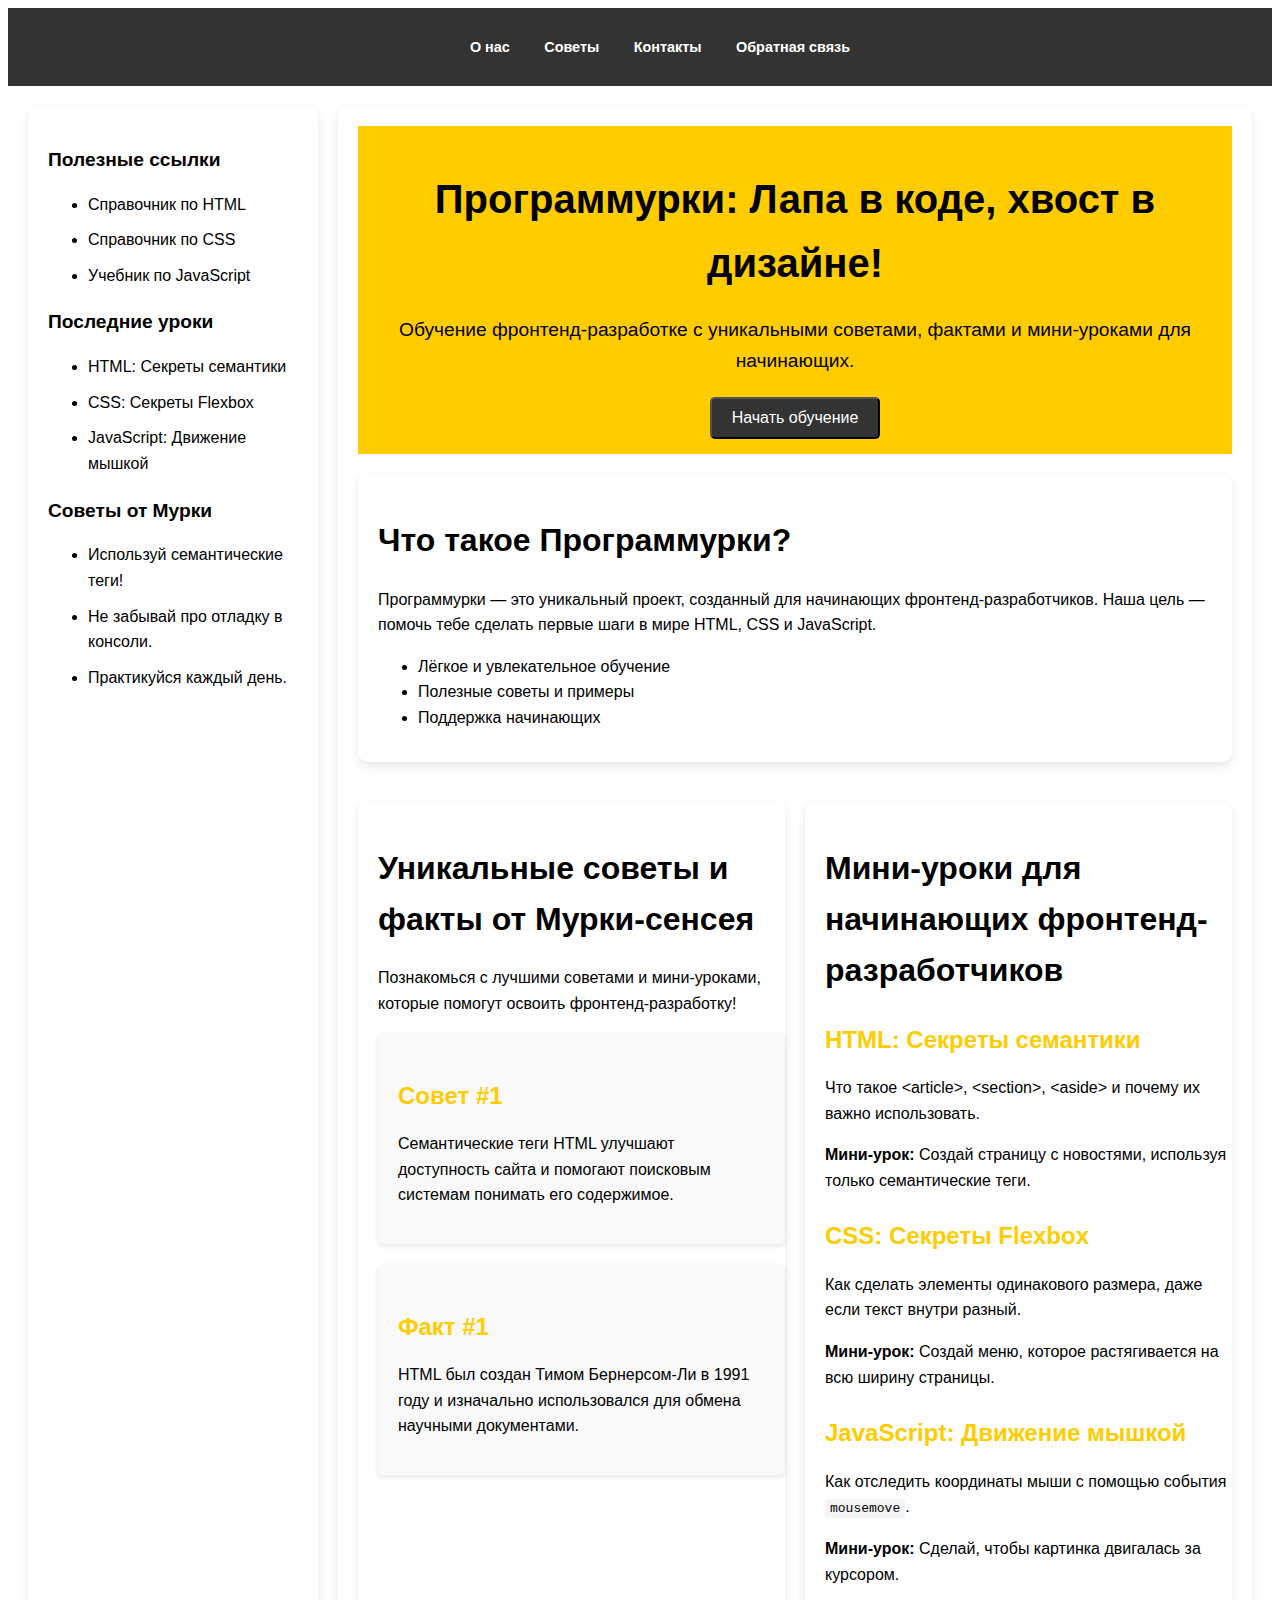
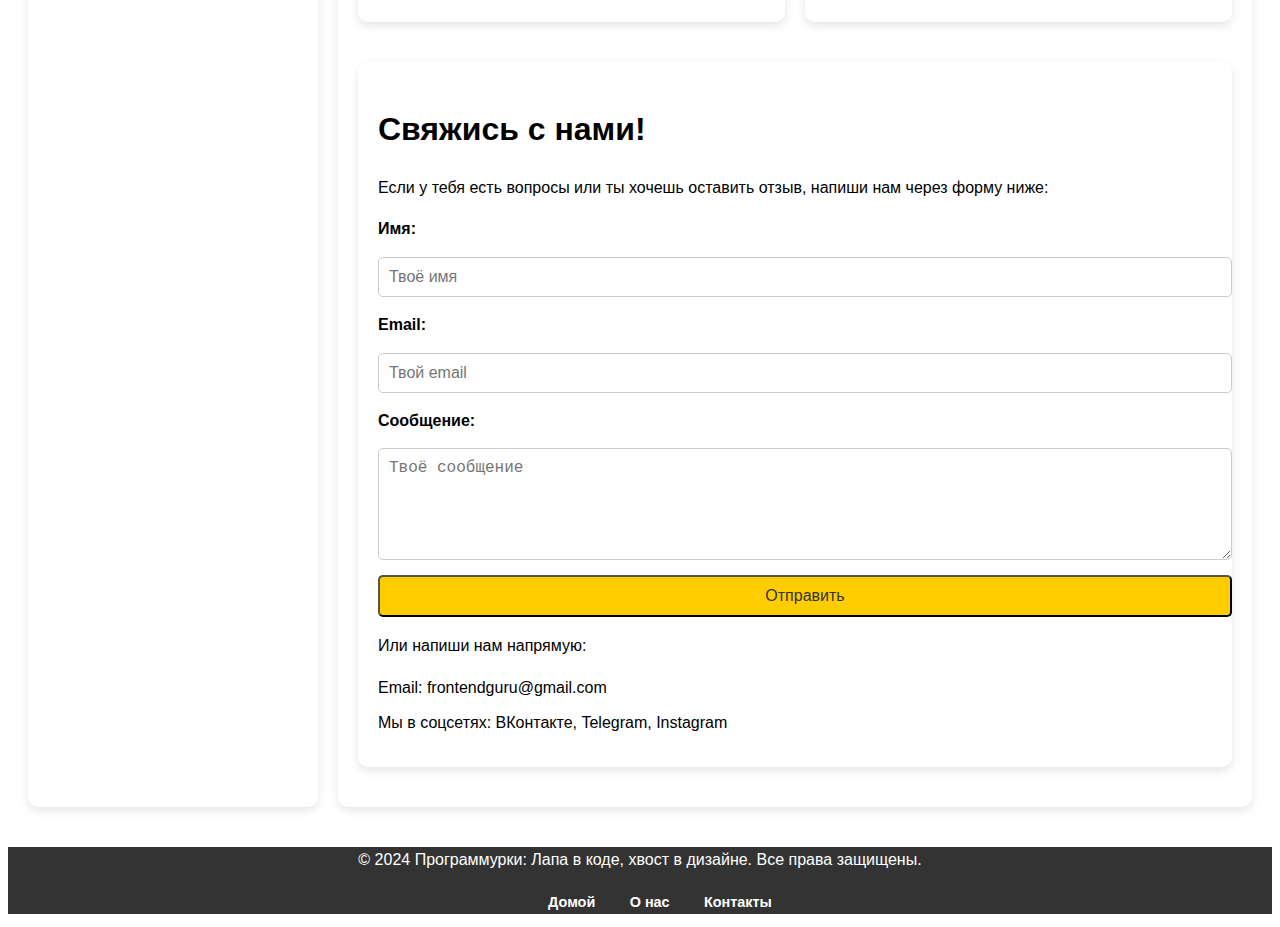
==== index.html @ 2d595642 "Initial commit" ====
<!DOCTYPE html>
<html lang="ru">
<head>
    <meta charset="UTF-8">
    <meta name="viewport" content="width=device-width, initial-scale=1.0">
    <meta name="description"
        content="Обучение фронтенд-разработке с Муркой-сенсеем. HTML, CSS, JavaScript, советы и весёлые мини-уроки для начинающих.">
    <meta name="keywords"
        content="фронтенд-разработка, HTML, CSS, JavaScript, программирование для начинающих, разработка сайтов, интерактивное обучение коду, программурки, Мурка-сенсей, основы IT">
    <title>Программурки: Лапка в коде, хвост в дизайне</title>
    <link rel="icon" href="favicon-32x32.png" type="image/png">
    <link rel="stylesheet" href="styles.css">
</head>
<body>
    <header>
        <nav>
            <ul>
                <li><a href="portfolio.html">О нас</a></li>
                <li><a href="#tips">Советы</a></li>
                <li><a href="#contacts">Контакты</a></li>
                <li><a href="#form">Обратная связь</a></li>
            </ul>
        </nav>
    </header>
    <div class="main-container">
        <aside class="sidebar">
            <h3>Полезные ссылки</h3>
            <ul>
                <li><a href="https://htmlreference.io" target="_blank">Справочник по HTML</a></li>
                <li><a href="https://cssreference.io" target="_blank">Справочник по CSS</a></li>
                <li><a href="https://javascript.info" target="_blank">Учебник по JavaScript</a></li>
            </ul>
            <h3>Последние уроки</h3>
            <ul>
                <li><a href="#lessons">HTML: Секреты семантики</a></li>
                <li><a href="#lessons">CSS: Секреты Flexbox</a></li>
                <li><a href="#lessons">JavaScript: Движение мышкой</a></li>
            </ul>
            <h3>Советы от Мурки</h3>
            <ul>
                <li>Используй семантические теги!</li>
                <li>Не забывай про отладку в консоли.</li>
                <li>Практикуйся каждый день.</li>
            </ul>
        </aside>
        <main>
        <section id="hero">
            <h1>Программурки: Лапа в коде, хвост в дизайне!</h1>
            <p>Обучение фронтенд-разработке с уникальными советами, фактами и мини-уроками для начинающих.</p>
            <button>Начать обучение</button>
        </section>
        <section id="about">
            <h2>Что такое Программурки?</h2>
            <p>Программурки — это уникальный проект, созданный для начинающих фронтенд-разработчиков. Наша цель — помочь
                тебе сделать первые шаги в мире HTML, CSS и JavaScript.</p>
            <ul>
                <li>Лёгкое и увлекательное обучение</li>
                <li>Полезные советы и примеры</li>
                <li>Поддержка начинающих</li>
            </ul>
            </section>
            <div class="examples">
            <section id="tips">
                <h2>Уникальные советы и факты от Мурки-сенсея</h2>
                <p>Познакомься с лучшими советами и мини-уроками, которые помогут освоить фронтенд-разработку!</p>
                <div class="tips-container">
                    <article class="tip">
                        <h3>Совет #1</h3>
                        <p>Семантические теги HTML улучшают доступность сайта и помогают поисковым системам понимать его
                            содержимое.</p>
                    </article>
                    <article class="fact">
                        <h3>Факт #1</h3>
                        <p>HTML был создан Тимом Бернерсом-Ли в 1991 году и изначально использовался для обмена научными
                            документами.</p>
                    </article>
                </div>
            </section>
                        <section id="lessons">
                <h2>Мини-уроки для начинающих фронтенд-разработчиков</h2>
                    <div class="lesson">
                        <h3>HTML: Секреты семантики</h3>
                        <p>Что такое &lt;article&gt;, &lt;section&gt;, &lt;aside&gt; и почему их важно использовать.</p>
                        <p><strong>Мини-урок:</strong> Создай страницу с новостями, используя только семантические теги.</p>
                    </div>
                    <div class="lesson">
                        <h3>CSS: Секреты Flexbox</h3>
                        <p>Как сделать элементы одинакового размера, даже если текст внутри разный.</p>
                        <p><strong>Мини-урок:</strong> Создай меню, которое растягивается на всю ширину страницы.</p>
                    </div>
                    <div class="lesson">
                        <h3>JavaScript: Движение мышкой</h3>
                        <p>Как отследить координаты мыши с помощью события <code>mousemove</code>.</p>
                        <p><strong>Мини-урок:</strong> Сделай, чтобы картинка двигалась за курсором.</p>
                    </div>
            </section>
        </div>
        <section id="contacts">
            <h2>Свяжись с нами!</h2>
            <p>Если у тебя есть вопросы или ты хочешь оставить отзыв, напиши нам через форму ниже:</p>
            <form action="#" method="POST">
                <label for="name">Имя:</label>
                <input type="text" id="name" name="name" placeholder="Твоё имя" required>

                <label for="email">Email:</label>
                <input type="email" id="email" name="email" placeholder="Твой email" required>

                <label for="message">Сообщение:</label>
                <textarea id="message" name="message" placeholder="Твоё сообщение" rows="5" required></textarea>

                <button type="submit">Отправить</button>
            </form>
            <div class="contact-info">
                <p>Или напиши нам напрямую:</p>
                <ul>
                    <li>Email: <a href="mailto:frontendguru@example.com">frontendguru@gmail.com</a></li>
                    <li>Мы в соцсетях:
                        <a href="#">ВКонтакте</a>,
                        <a href="#">Telegram</a>,
                        <a href="#">Instagram</a>
                    </li>
                </ul>
            </div>
        </section>
    </main>
    </div>
    <footer>
        <p>© 2024 Программурки: Лапа в коде, хвост в дизайне. Все права защищены.</p>
        <nav>
            <ul>
                <li><a href="#hero">Домой</a></li>
                <li><a href="#about">О нас</a></li>
                <li><a href="#contacts">Контакты</a></li>
            </ul>
        </nav>
    </footer>
</body>
</html>
---- styles.css ----
body {
    font-family: Arial, sans-serif;
    line-height: 1.6;
}

.container {
    padding: 0 20px;
}

header {
    background-color: #333;
    color: #fff;
    padding: 10px 0;
    text-align: center;
}

nav ul {
    list-style: none;
}

nav ul li {
    display: inline; /*Ведет себя как строчный элемент*/
    margin: 0 15px;
}

nav ul li a {
    color: #fff;
    text-decoration: none;
    font-weight: bold;
    font-size: 0.9rem;
}

.main-container {
    display: flex;
    flex-direction: row;
    margin: 20px auto;
    gap: 20px; /*Отступы внутри контейнера*/
}

.sidebar {
    width: 250px;
    padding: 20px;
    border: 10px;
    border-radius: 10px; /*Скругление углов*/
    box-shadow: 0 4px 10px rgba(0, 0, 0, 0.1); /*Тень вокруг блока*/
    margin-left: 20px;
}

.sidebar h3 {
    font-size: 1.2rem;
    margin-bottom: 10px;
}


.sidebar ul li {
    margin-bottom: 10px;
}

.sidebar ul li a {
    text-decoration: none;
}

.sidebar ul li a:hover { /*Поведение при наведении*/
    text-decoration: underline;
}

main {
    flex: 1; /*Сокращённая запись свойств: flex-grow, flex-shrink*/
    padding: 20px;
    border-radius: 10px;
    box-shadow: 0 4px 10px rgba(0, 0, 0, 0.1);
    margin-right: 20px;
}

a{
    color:black;
}

#hero {
    background-color: #ffcc00; /* Жёлтый фон */
    padding: 15px 20px;
    text-align: center;
}

#hero h1 {
    font-size: 2.5rem;
    margin-bottom: 20px;
}

#hero p {
    font-size: 1.2rem;
    margin-bottom: 20px;
}

#hero button {
    background-color: #333;
    color: #fff;
    padding: 10px 20px;
    font-size: 1rem;
    cursor: pointer; /*Визуальная кликабельность*/
    border-radius: 5px;
}

#about, #tips, #lessons, #contacts {
    background-color: #fff;
    margin: 20px auto;
    padding: 15px 0px 15px 20px;
    border-radius: 10px;
    box-shadow: 0 4px 10px rgba(0, 0, 0, 0.1);
}

#about h2, #tips h2, #lessons h2, #contacts h2 {
    font-size: 2rem;
    margin-bottom: 20px;
}

.examples {
    display: flex;
    flex-direction: row;
    gap: 20px;
}

.examples section {
    width: 100%;
    padding: 20px;
    border-radius: 10px;
    box-shadow: 0 4px 10px rgba(0, 0, 0, 0.1);
}

.tips-container {
    display: flex;
    flex-wrap: wrap;
    gap: 20px;
}

.tip, .fact {
    background-color: #f9f9f9;
    padding: 20px;
    border-radius: 5px;
    box-shadow: 0 2px 5px rgba(0, 0, 0, 0.1);
    flex: 1 1 calc(50% - 20px);
}

.tip h3, .fact h3 {
    font-size: 1.5rem;
    margin-bottom: 10px;
    color: #ffcc00;
}

.lesson {
    margin-bottom: 20px;
}

.lesson h3 {
    font-size: 1.5rem;
    margin-bottom: 10px;
    color: #ffcc00;
}

.lesson p {
    margin-bottom: 10px;
}

.lesson code {
    background-color: #f4f4f4;
    padding: 2px 5px;
    border-radius: 3px;
    font-family: monospace;
}

form {
    display: flex;
    flex-direction: column;
    gap: 15px;
}

form label {
    font-weight: bold;
}

form input, form textarea {
    padding: 10px;
    border: 1px solid #ccc;
    border-radius: 5px;
    font-size: 1rem;
}

form button {
    background-color: #ffcc00;
    color: #333;
    padding: 10px 20px;
    font-size: 1rem;
    cursor: pointer;
    border-radius: 5px;
}

.contact-info ul {
    list-style: none;
    padding: 0;
}

.contact-info ul li {
    margin-bottom: 10px;
}

.contact-info ul li a {
    text-decoration: none;
}

.contact-info ul li a:hover {
    text-decoration: underline;
}

footer {
    background-color: #333;
    color: #fff;
    text-align: center;
    margin-top: 40px;
}

footer nav ul {
    margin:0;
}

footer nav ul li a {
    text-decoration: none;
}

footer nav ul li a:hover {
    text-decoration: underline;
}
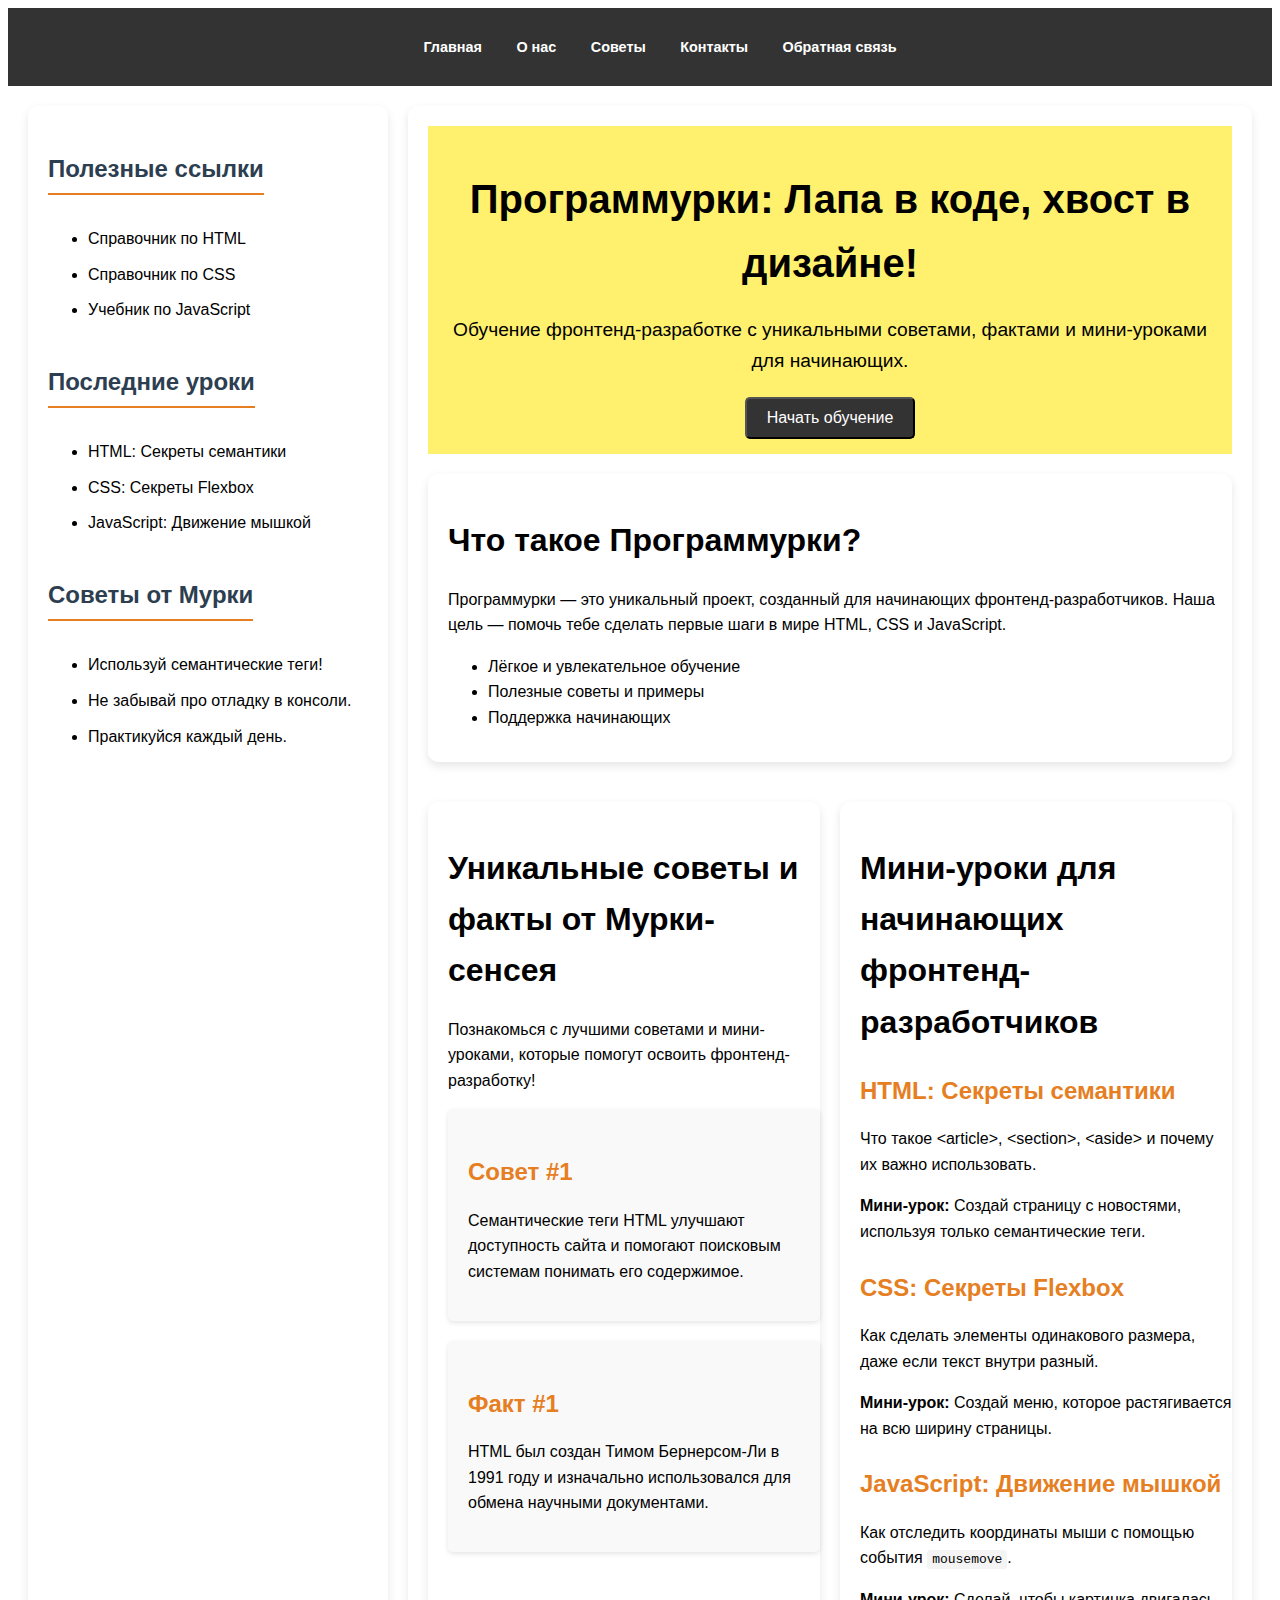
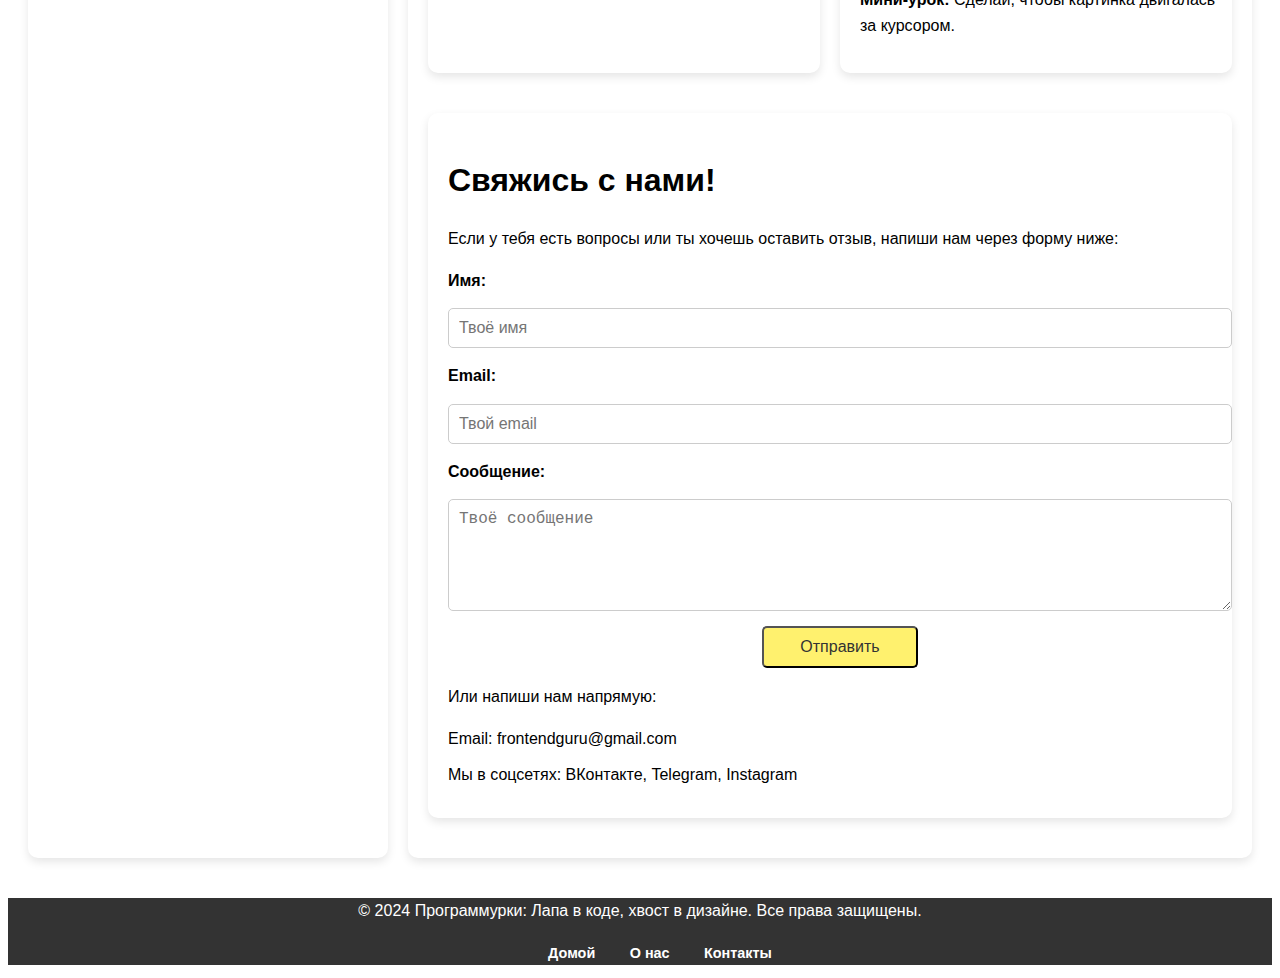
==== commit f8abb900: "portfolio" ====
--- a/index.html
+++ b/index.html
@@ -15,6 +15,7 @@
     <header>
         <nav>
             <ul>
+                <li><a href="index.html">Главная</a></li>  
                 <li><a href="portfolio.html">О нас</a></li>
                 <li><a href="#tips">Советы</a></li>
                 <li><a href="#contacts">Контакты</a></li>
--- a/styles.css
+++ b/styles.css
@@ -38,7 +38,7 @@
 }
 
 .sidebar {
-    width: 250px;
+    width: 320px;
     padding: 20px;
     border: 10px;
     border-radius: 10px; /*Скругление углов*/
@@ -47,8 +47,12 @@
 }
 
 .sidebar h3 {
-    font-size: 1.2rem;
-    margin-bottom: 10px;
+        color: #2c3e50;
+        font-size: 1.5em;
+        margin-bottom: 15px;
+        border-bottom: 2px solid #e67e22;
+        display: inline-block;
+        padding-bottom: 5px;
 }
 
 
@@ -77,7 +81,7 @@
 }
 
 #hero {
-    background-color: #ffcc00; /* Жёлтый фон */
+    background-color: #fff16e;
     padding: 15px 20px;
     text-align: center;
 }
@@ -144,7 +148,7 @@
 .tip h3, .fact h3 {
     font-size: 1.5rem;
     margin-bottom: 10px;
-    color: #ffcc00;
+    color: #e67e22;
 }
 
 .lesson {
@@ -154,7 +158,7 @@
 .lesson h3 {
     font-size: 1.5rem;
     margin-bottom: 10px;
-    color: #ffcc00;
+    color: #e67e22;
 }
 
 .lesson p {
@@ -186,12 +190,14 @@
 }
 
 form button {
-    background-color: #ffcc00;
+    background-color: #fff16e;
     color: #333;
     padding: 10px 20px;
     font-size: 1rem;
     cursor: pointer;
     border-radius: 5px;
+    margin-left: 40%;
+    width: 20%;
 }
 
 .contact-info ul {
